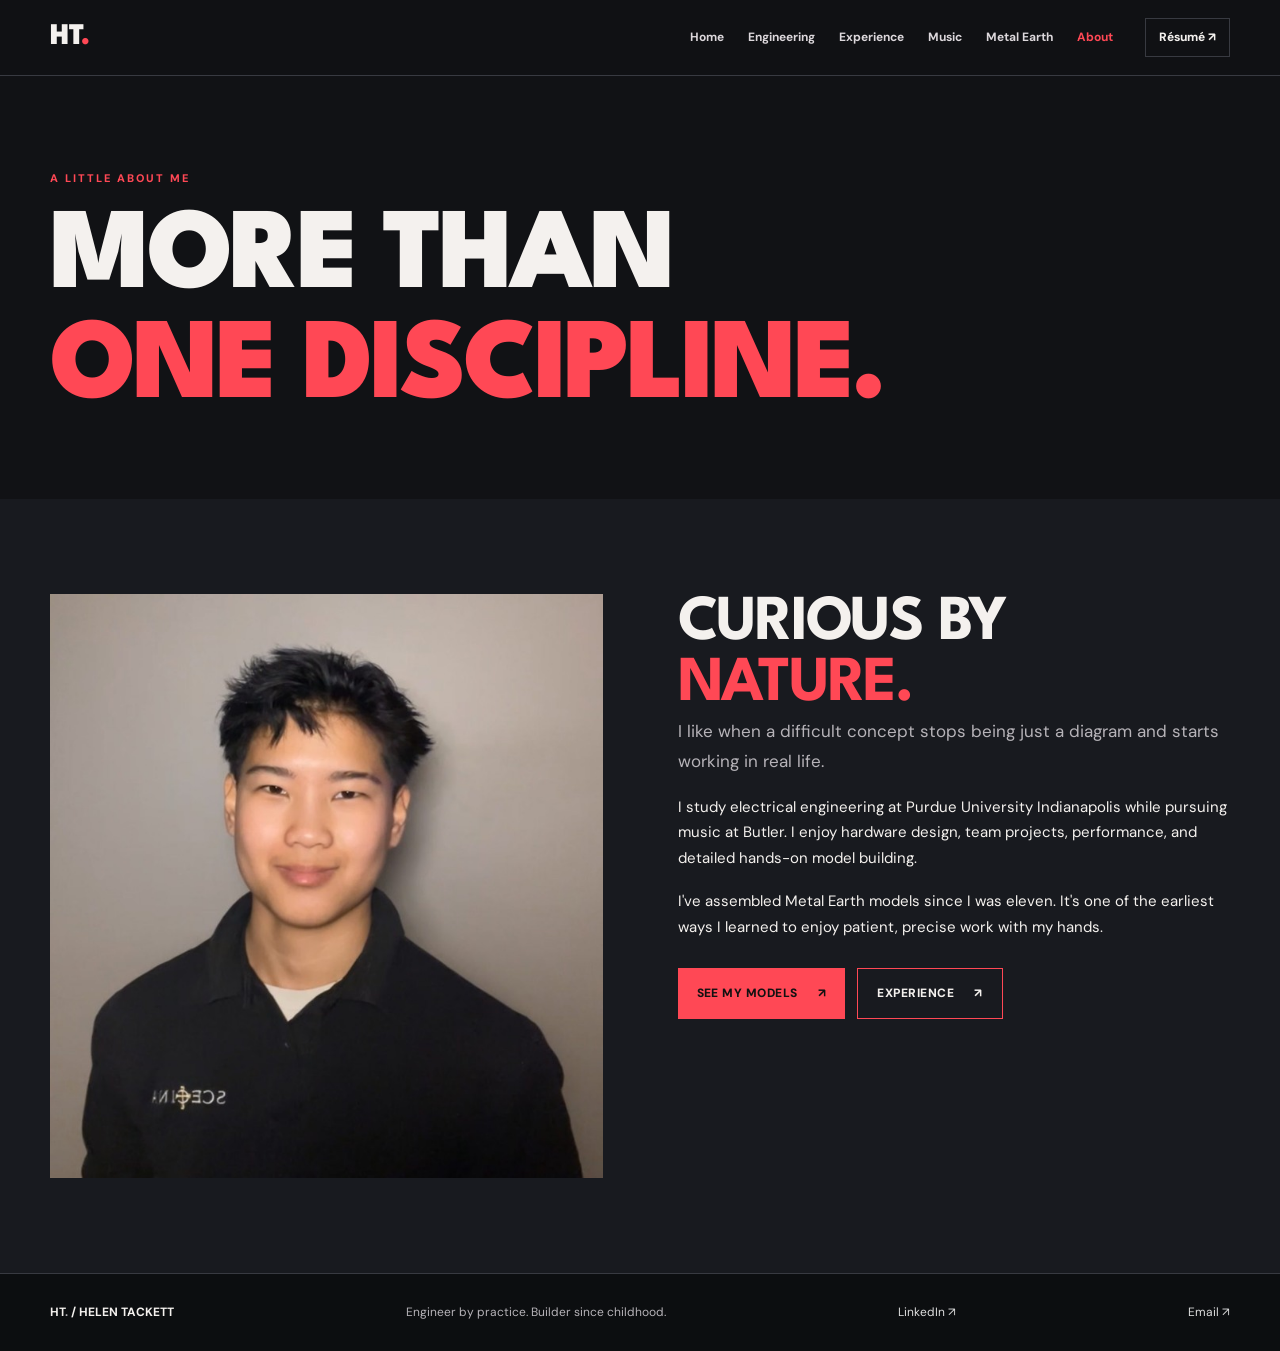
==== about.html @ 69acbf67 "multi" ====
<!doctype html><html lang="en"><head><meta charset="utf-8"><meta name="viewport" content="width=device-width,initial-scale=1"><meta name="theme-color" content="#111215"><meta name="description" content="Engineering, music, and hands-on builds by Helen Tackett."><title>About · Helen Tackett</title><link rel="icon" href="assets/favicon.svg"><link rel="stylesheet" href="site-v9.css"><script defer src="site-v9.js"></script></head><body><a class="skip" href="#main">Skip to content</a><header class="site-header"><div class="wrap nav-row"><a class="logo" href="index.html">HT<span>.</span></a><button class="mobile-menu" type="button" aria-expanded="false" aria-controls="main-nav">Menu <span>☰</span></button><nav id="main-nav" aria-label="Main navigation"><a href="index.html" >Home</a><a href="projects.html" >Engineering</a><a href="experience.html" >Experience</a><a href="music.html" >Music</a><a href="metal-earth.html" >Metal Earth</a><a href="about.html" aria-current="page">About</a></nav><a class="nav-contact" href="assets/docs/helen-tackett-resume.pdf">Résumé ↗</a></div></header><main id="main"><section class="wrap section-pad page-intro"><p class="kicker">A LITTLE ABOUT ME</p><h1>MORE THAN<br><span>ONE DISCIPLINE.</span></h1></section><section class="section-toned"><div class="wrap section-pad two-col"><div><img src="assets/portrait-v8.jpg" alt="Helen Tackett portrait" loading="lazy" class="about-portrait"></div><div><h2>CURIOUS BY<br><span>NATURE.</span></h2><p class="lede">I like when a difficult concept stops being just a diagram and starts working in real life.</p><p>I study electrical engineering at Purdue University Indianapolis while pursuing music at Butler. I enjoy hardware design, team projects, performance, and detailed hands-on model building.</p><p>I've assembled Metal Earth models since I was eleven. It's one of the earliest ways I learned to enjoy patient, precise work with my hands.</p><div class="actions"><a class="btn btn-red" href="metal-earth.html">See my models <span>↗</span></a><a class="btn btn-outline" href="experience.html">Experience <span>↗</span></a></div></div></div></section></main><footer class="footer"><div class="wrap footer-grid"><strong>HT<span class="red">.</span> / HELEN TACKETT</strong><span>Engineer by practice. Builder since childhood.</span><a href="https://www.linkedin.com/in/helen-tackett" target="_blank" rel="noopener">LinkedIn ↗</a><a href="mailto:hftackett@gmail.com">Email ↗</a></div></footer><dialog class="lightbox" aria-label="Enlarged photograph"><button type="button" class="lightbox-close" aria-label="Close enlarged image">✕</button><img alt=""><p></p></dialog></body></html>
---- site-v9.css ----
@import url('https://fonts.googleapis.com/css2?family=DM+Sans:wght@400;500;600;700;800&family=League+Spartan:wght@600;700;800;900&display=swap');
:root{--bg:#111215;--panel:#1e2026;--panel2:#17191d;--ink:#f4f1ee;--muted:#b6b3b8;--line:#383a41;--red:#ff4855;--head:'League Spartan',Impact,'Arial Black',sans-serif;--body:'DM Sans',Arial,sans-serif;color-scheme:dark}
*{box-sizing:border-box}html{scroll-behavior:smooth;scroll-padding-top:88px}body{background:var(--bg);color:var(--ink);font:400 15px/1.7 var(--body);margin:0}button,a{font:inherit}a{color:inherit}a:focus-visible,button:focus-visible,img[data-zoom]:focus-visible{outline:2px solid var(--red);outline-offset:4px}img{max-width:100%;display:block}.wrap{width:min(1180px,calc(100% - 64px));margin:auto}.skip{position:absolute;top:-100px;left:16px;padding:12px;background:var(--red);color:#111;z-index:90}.skip:focus{top:12px}.site-header{background:#111215ed;backdrop-filter:blur(12px);border-bottom:1px solid var(--line);position:sticky;top:0;z-index:50}.nav-row{height:75px;display:flex;align-items:center;gap:32px}.logo{font:900 30px/.9 var(--head);text-decoration:none;letter-spacing:-.05em}.logo span,.red,h1 span,h2 span,.hero-lede span{color:var(--red)}nav{display:flex;gap:24px;margin-left:auto;align-items:center}nav a{font-size:12px;font-weight:700;text-decoration:none;color:#ddd8dc}nav a:hover,nav a[aria-current]{color:var(--red)}.nav-contact{font-size:12px;font-weight:800;text-decoration:none;border:1px solid var(--line);padding:8px 13px}.mobile-menu{display:none}.section-pad{padding-top:95px;padding-bottom:95px}.section-toned{background:#181a1f}.kicker,.eyebrow{color:var(--red);font-size:11px;font-weight:800;letter-spacing:.18em;line-height:1.3}.kicker{margin:0 0 20px}h1,h2,h3{font-family:var(--head);line-height:.95;letter-spacing:-.035em;margin:0;text-transform:uppercase}h1{font-size:clamp(76px,9vw,145px);font-weight:900}h2{font-size:clamp(47px,5vw,75px)}h3{font-size:26px}p{margin:0 0 18px}.lede{font-size:17px;line-height:1.8;color:var(--muted);max-width:640px}.hero{min-height:690px;display:grid;grid-template-columns:1.05fr .83fr;align-items:center;gap:60px;padding-top:75px;padding-bottom:75px}.hero h1{margin:25px 0 24px}.hero-lede{font:800 26px/1.11 var(--head);max-width:540px}.hero-photo{aspect-ratio:4/5;max-height:640px;overflow:hidden;border:1px solid var(--line);background:#25272c}.hero-photo img{width:100%;height:100%;object-fit:cover}.hero-micro{color:#8f9098;font-size:11px;letter-spacing:.12em;margin-top:50px}.actions{display:flex;flex-wrap:wrap;gap:12px;margin-top:28px}.btn{display:inline-flex;gap:20px;align-items:center;justify-content:space-between;text-decoration:none;font-weight:800;font-size:12px;padding:14px 19px;text-transform:uppercase;letter-spacing:.04em;transition:transform .2s}.btn:hover{transform:translateY(-3px)}.btn-red{background:var(--red);color:#111}.btn-outline{border:1px solid var(--red);color:var(--ink)}.split-heading{display:flex;align-items:end;justify-content:space-between;gap:40px;margin-bottom:40px}.split-heading p{max-width:390px;color:var(--muted)}.card-grid{display:grid;grid-template-columns:repeat(3,minmax(0,1fr));gap:20px}.project-card{text-decoration:none;border:1px solid var(--line);background:var(--panel);display:flex;flex-direction:column;min-width:0;transition:transform .2s,border-color .2s}.project-card:hover{transform:translateY(-4px);border-color:var(--red)}.card-media{position:relative;height:225px;background:#2b2d32;overflow:hidden}.card-media img{width:100%;height:100%;object-fit:cover}.project-card[href*="equalizer"] img{object-fit:contain;background:#c1c1c1}.card-index{position:absolute;bottom:0;left:0;background:var(--red);color:#141414;font-weight:800;font-size:9px;letter-spacing:.12em;padding:9px 12px}.card-copy{padding:25px;flex:1}.card-copy h3{font-size:28px;margin:10px 0}.card-copy p{font-size:13px;color:var(--muted);margin:0}.abstract-circuit{height:100%;display:grid;place-content:center;text-align:center;font:900 46px/.95 var(--head);letter-spacing:.1em;color:#ff4855;background:repeating-linear-gradient(45deg,#29292f,#29292f 12px,#24242a 12px,#24242a 24px)}.section-cta{margin-top:30px}.section-grid{display:grid;grid-template-columns:.8fr 1.2fr;gap:65px;align-items:center}.mini-tiles{display:grid;grid-template-columns:1fr 1fr;gap:15px}.mini-tiles a{background:var(--panel);text-decoration:none;border:1px solid var(--line)}.mini-tiles img{width:100%;height:260px;object-fit:cover}.mini-tiles strong{font-size:12px;padding:14px;display:block}.red-band{background:var(--red);color:#111}.red-band h2{font-size:clamp(60px,7vw,110px)}.red-band-inner{display:grid;grid-template-columns:1fr 1fr;align-items:center;gap:70px;padding:75px 0}.red-band .btn-outline{border-color:#111;color:#111}.red-band p{font-size:19px;font-weight:600}.footer{border-top:1px solid var(--line);background:#0c0e10;padding:28px 0}.footer-grid{display:flex;justify-content:space-between;gap:20px;flex-wrap:wrap;align-items:center;font-size:12px}.footer-grid a{text-decoration:none;color:#ddd}.footer-grid span{color:var(--muted)}.page-intro{padding-bottom:55px}.page-intro h1{margin:15px 0 20px}.two-col{display:grid;grid-template-columns:1fr 1fr;gap:75px}.experience-item{padding:24px 0;border-bottom:1px solid var(--line)}.experience-item span{font-size:11px;color:var(--red);font-weight:800}.experience-item h3{margin:12px 0}.experience-item p{color:var(--muted)}.edu{border:1px solid var(--line);padding:35px;align-self:start;background:var(--panel)}.edu-item{border-bottom:1px solid var(--line);padding:25px 0}.edu-item strong{font-size:14px}.edu-item p{margin:8px 0 2px}.edu-item span{color:var(--muted);font-size:12px}.gallery{display:grid;gap:18px;margin-top:32px}.gallery.four{grid-template-columns:repeat(4,minmax(0,1fr))}.gallery.two{grid-template-columns:repeat(2,minmax(0,1fr))}.gallery figure{margin:0;border:1px solid var(--line);background:var(--panel)}.gallery img{width:100%;height:250px;object-fit:cover}.gallery.four img{height:200px}.gallery figcaption{padding:14px;font-size:13px}.wide-photo{width:100%;height:520px;object-fit:cover}.about-portrait{width:100%;max-height:660px;object-fit:cover}.case-intro h1{font-size:clamp(48px,6.5vw,100px);margin:20px 0}.back-link,.bottom-nav a{font-size:12px;text-decoration:none;color:var(--muted);font-weight:800}.case-layout{display:grid;grid-template-columns:1.05fr .9fr;gap:65px;padding-bottom:110px}.case-cover{margin:0;border:1px solid var(--line);background:#25262a;overflow:hidden;min-height:350px}.case-cover img{width:100%;max-height:700px;object-fit:contain}.case-aside h2{font-size:55px}.fact-list{padding-left:23px;margin:32px 0}.fact-list li{margin:0 0 20px;color:#d1ced2;padding-left:6px}.resources-title{font-size:17px;margin:40px 0 15px}.resources{display:flex;flex-direction:column;gap:8px}.resource{display:flex;justify-content:space-between;gap:12px;text-decoration:none;padding:12px 15px;background:#2c2a30;font-size:12px;font-weight:700;border-left:3px solid var(--red)}.resource:hover{background:#433139}.figure-grid{display:grid;grid-template-columns:1fr 1fr;gap:15px;margin-top:20px}.detail-figure{margin:0;background:var(--panel);border:1px solid var(--line)}.detail-figure img{width:100%;height:230px;object-fit:contain}.detail-figure figcaption{font-size:12px;padding:12px}.case-video{margin-top:35px}.case-video h2{font-size:32px;margin-bottom:15px}.case-video video{width:100%;max-height:500px}.bottom-nav{display:flex;justify-content:space-between;border-top:1px solid var(--line);padding:25px 0 65px}.metal-note{color:#a7a7ac;font-size:12px;max-width:700px;border-left:3px solid var(--red);padding-left:16px;margin-top:34px}.metal-grid{display:grid;grid-template-columns:repeat(3,minmax(0,1fr));gap:20px}.metal-card{margin:0;background:var(--panel);border:1px solid var(--line);overflow:hidden}.metal-card.favorite{border-color:var(--red)}.metal-card img{width:100%;height:330px;object-fit:cover;object-position:center}.metal-card figcaption{display:flex;flex-direction:column;gap:7px;padding:17px}.metal-card strong{font:800 23px/.98 var(--head);text-transform:uppercase}.metal-card small{color:var(--red);font-size:10px;font-weight:800;letter-spacing:.05em}.metal-card figcaption a,.metal-card figcaption span{font-size:11px;color:var(--muted);text-decoration:none}.favorite-section{display:grid;grid-template-columns:.8fr 1.2fr;gap:55px;align-items:center}.fav-pair{display:grid;grid-template-columns:1fr 1fr;gap:12px}.fav-pair img{height:440px;width:100%;object-fit:cover}.text-link{color:var(--red);font-weight:700;text-decoration:none}.lightbox{padding:22px;border:1px solid var(--line);background:#18191d;color:white;max-width:min(90vw,1300px);max-height:94vh}.lightbox::backdrop{background:#000c}.lightbox img{max-height:78vh;max-width:85vw;object-fit:contain}.lightbox p{font-size:12px;margin:12px 0 0}.lightbox-close{position:absolute;right:2px;top:2px;background:var(--red);color:#111;border:0;padding:4px 12px;cursor:pointer}img[data-zoom]{cursor:zoom-in}
@media(max-width:1000px){.card-grid,.metal-grid{grid-template-columns:repeat(2,minmax(0,1fr))}.hero{gap:30px}.gallery.four{grid-template-columns:repeat(2,1fr)}nav{gap:12px}}
@media(max-width:760px){.wrap{width:calc(100% - 38px)}.nav-row{height:67px}.mobile-menu{display:block;margin-left:auto;color:#fff;background:none;border:1px solid var(--line);padding:7px 11px;font-size:12px}.nav-contact{display:none}nav{display:none;position:absolute;top:67px;left:0;right:0;background:#1a1b21;padding:25px;flex-direction:column;align-items:flex-start;gap:18px;border-bottom:1px solid var(--line)}nav.is-open{display:flex}.hero,.two-col,.section-grid,.red-band-inner,.case-layout,.favorite-section{grid-template-columns:1fr}.hero{padding-top:55px}.hero-photo{max-height:530px}.section-pad{padding-top:70px;padding-bottom:70px}.split-heading{display:block}.split-heading p{margin-top:20px}.hero h1{font-size:clamp(75px,15vw,120px)}h1{font-size:clamp(62px,13vw,100px)}.case-intro h1{font-size:clamp(48px,10vw,75px)}.case-layout{gap:35px}.gallery img{height:210px}.mini-tiles img{height:220px}}
@media(max-width:540px){.card-grid,.metal-grid,.gallery.two,.gallery.four,.mini-tiles,.figure-grid{grid-template-columns:1fr}.hero-lede{font-size:24px}.metal-card img{height:360px}.fav-pair img{height:300px}.fav-pair{grid-template-columns:1fr 1fr}.page-intro h1{font-size:clamp(50px,12vw,78px)}}
@media(prefers-reduced-motion:reduce){*,*:before,*:after{scroll-behavior:auto!important;transition:none!important}}
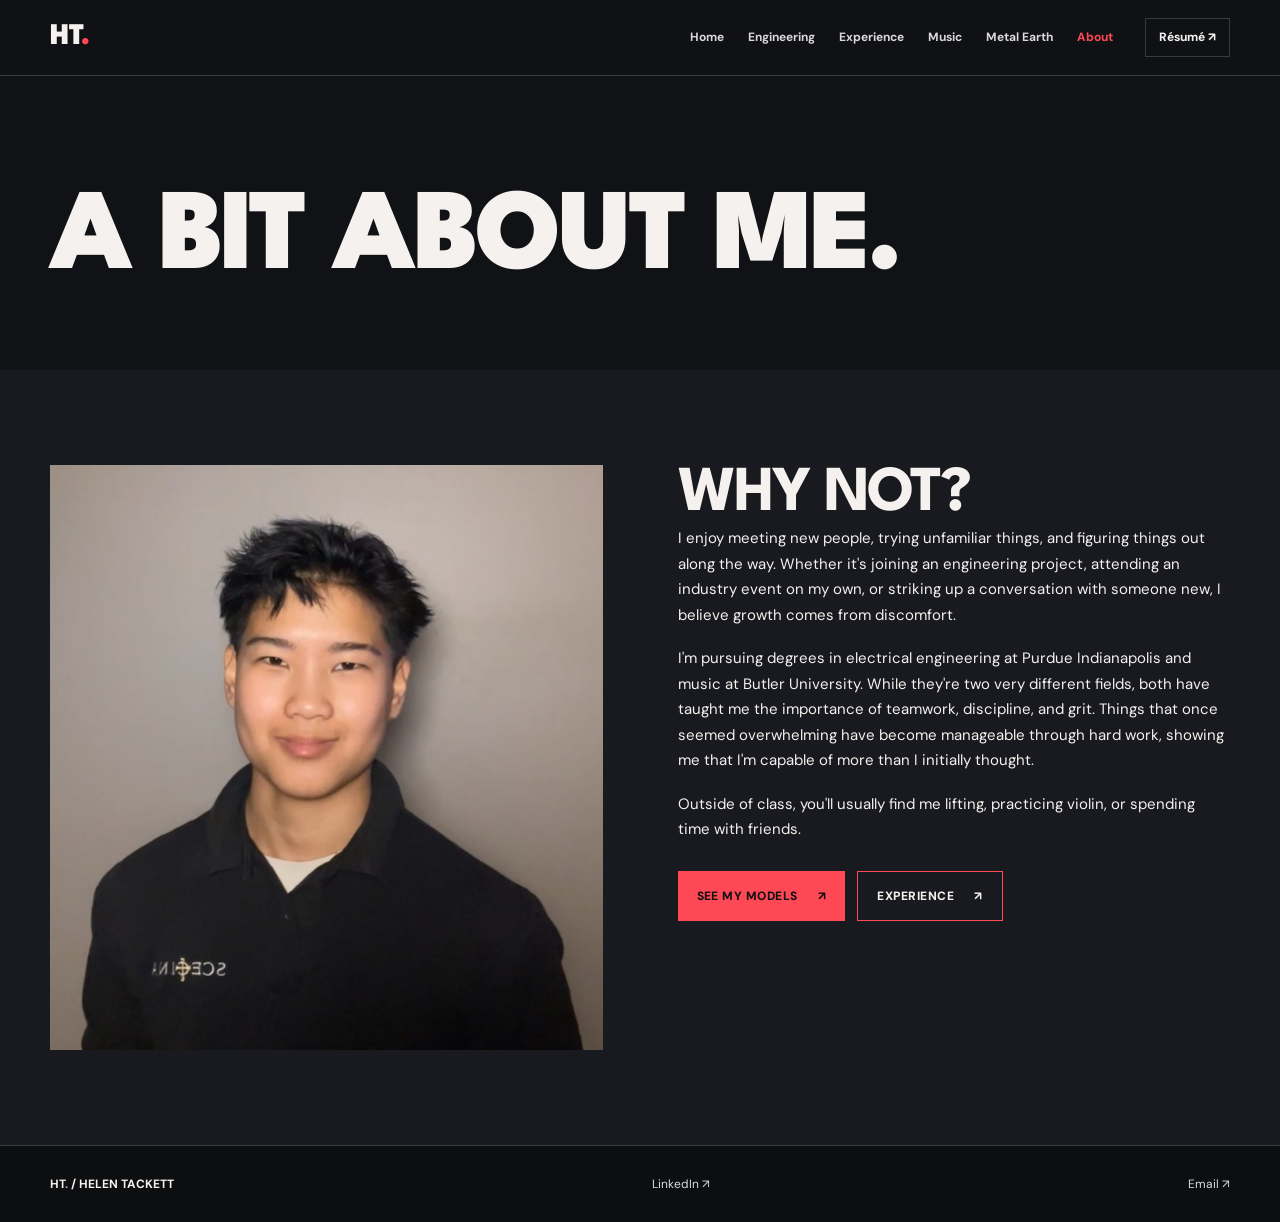
==== commit 56226808: "bio" ====
--- a/about.html
+++ b/about.html
@@ -1 +1,2 @@
-<!doctype html><html lang="en"><head><meta charset="utf-8"><meta name="viewport" content="width=device-width,initial-scale=1"><meta name="theme-color" content="#111215"><meta name="description" content="Engineering, music, and hands-on builds by Helen Tackett."><title>About · Helen Tackett</title><link rel="icon" href="assets/favicon.svg"><link rel="stylesheet" href="site-v9.css"><script defer src="site-v9.js"></script></head><body><a class="skip" href="#main">Skip to content</a><header class="site-header"><div class="wrap nav-row"><a class="logo" href="index.html">HT<span>.</span></a><button class="mobile-menu" type="button" aria-expanded="false" aria-controls="main-nav">Menu <span>☰</span></button><nav id="main-nav" aria-label="Main navigation"><a href="index.html" >Home</a><a href="projects.html" >Engineering</a><a href="experience.html" >Experience</a><a href="music.html" >Music</a><a href="metal-earth.html" >Metal Earth</a><a href="about.html" aria-current="page">About</a></nav><a class="nav-contact" href="assets/docs/helen-tackett-resume.pdf">Résumé ↗</a></div></header><main id="main"><section class="wrap section-pad page-intro"><p class="kicker">A LITTLE ABOUT ME</p><h1>MORE THAN<br><span>ONE DISCIPLINE.</span></h1></section><section class="section-toned"><div class="wrap section-pad two-col"><div><img src="assets/portrait-v8.jpg" alt="Helen Tackett portrait" loading="lazy" class="about-portrait"></div><div><h2>CURIOUS BY<br><span>NATURE.</span></h2><p class="lede">I like when a difficult concept stops being just a diagram and starts working in real life.</p><p>I study electrical engineering at Purdue University Indianapolis while pursuing music at Butler. I enjoy hardware design, team projects, performance, and detailed hands-on model building.</p><p>I've assembled Metal Earth models since I was eleven. It's one of the earliest ways I learned to enjoy patient, precise work with my hands.</p><div class="actions"><a class="btn btn-red" href="metal-earth.html">See my models <span>↗</span></a><a class="btn btn-outline" href="experience.html">Experience <span>↗</span></a></div></div></div></section></main><footer class="footer"><div class="wrap footer-grid"><strong>HT<span class="red">.</span> / HELEN TACKETT</strong><span>Engineer by practice. Builder since childhood.</span><a href="https://www.linkedin.com/in/helen-tackett" target="_blank" rel="noopener">LinkedIn ↗</a><a href="mailto:hftackett@gmail.com">Email ↗</a></div></footer><dialog class="lightbox" aria-label="Enlarged photograph"><button type="button" class="lightbox-close" aria-label="Close enlarged image">✕</button><img alt=""><p></p></dialog></body></html>+<!DOCTYPE html>
+<html lang="en"><head><meta charset="utf-8"/><meta content="width=device-width,initial-scale=1" name="viewport"/><meta content="#111215" name="theme-color"/><meta content="Engineering, music, and hands-on builds by Helen Tackett." name="description"/><title>About · Helen Tackett</title><link href="assets/favicon.svg" rel="icon"/><link href="site-v9.css" rel="stylesheet"/><script defer="" src="site-v9.js"></script></head><body><a class="skip" href="#main">Skip to content</a><header class="site-header"><div class="wrap nav-row"><a class="logo" href="index.html">HT<span>.</span></a><button aria-controls="main-nav" aria-expanded="false" class="mobile-menu" type="button">Menu <span>☰</span></button><nav aria-label="Main navigation" id="main-nav"><a href="index.html">Home</a><a href="projects.html">Engineering</a><a href="experience.html">Experience</a><a href="music.html">Music</a><a href="metal-earth.html">Metal Earth</a><a aria-current="page" href="about.html">About</a></nav><a class="nav-contact" href="assets/docs/helen-tackett-resume.pdf">Résumé ↗</a></div></header><main id="main"><section class="wrap section-pad page-intro"><h1>A BIT ABOUT ME.</h1></section><section class="section-toned"><div class="wrap section-pad two-col"><div><img alt="Helen Tackett portrait" class="about-portrait" loading="lazy" src="assets/portrait-v8.jpg"/></div><div><h2>WHY NOT?</h2><p>I enjoy meeting new people, trying unfamiliar things, and figuring things out along the way. Whether it's joining an engineering project, attending an industry event on my own, or striking up a conversation with someone new, I believe growth comes from discomfort.</p><p>I'm pursuing degrees in electrical engineering at Purdue Indianapolis and music at Butler University. While they're two very different fields, both have taught me the importance of teamwork, discipline, and grit. Things that once seemed overwhelming have become manageable through hard work, showing me that I'm capable of more than I initially thought.</p><p>Outside of class, you'll usually find me lifting, practicing violin, or spending time with friends.</p><div class="actions"><a class="btn btn-red" href="metal-earth.html">See my models <span>↗</span></a><a class="btn btn-outline" href="experience.html">Experience <span>↗</span></a></div></div></div></section></main><footer class="footer"><div class="wrap footer-grid"><strong>HT<span class="red">.</span> / HELEN TACKETT</strong><a href="https://www.linkedin.com/in/helen-tackett" rel="noopener" target="_blank">LinkedIn ↗</a><a href="mailto:hftackett@gmail.com">Email ↗</a></div></footer><dialog aria-label="Enlarged photograph" class="lightbox"><button aria-label="Close enlarged image" class="lightbox-close" type="button">✕</button><img alt=""/><p></p></dialog></body></html>
--- a/site-v9.css
+++ b/site-v9.css
@@ -5,3 +5,10 @@
 @media(max-width:760px){.wrap{width:calc(100% - 38px)}.nav-row{height:67px}.mobile-menu{display:block;margin-left:auto;color:#fff;background:none;border:1px solid var(--line);padding:7px 11px;font-size:12px}.nav-contact{display:none}nav{display:none;position:absolute;top:67px;left:0;right:0;background:#1a1b21;padding:25px;flex-direction:column;align-items:flex-start;gap:18px;border-bottom:1px solid var(--line)}nav.is-open{display:flex}.hero,.two-col,.section-grid,.red-band-inner,.case-layout,.favorite-section{grid-template-columns:1fr}.hero{padding-top:55px}.hero-photo{max-height:530px}.section-pad{padding-top:70px;padding-bottom:70px}.split-heading{display:block}.split-heading p{margin-top:20px}.hero h1{font-size:clamp(75px,15vw,120px)}h1{font-size:clamp(62px,13vw,100px)}.case-intro h1{font-size:clamp(48px,10vw,75px)}.case-layout{gap:35px}.gallery img{height:210px}.mini-tiles img{height:220px}}
 @media(max-width:540px){.card-grid,.metal-grid,.gallery.two,.gallery.four,.mini-tiles,.figure-grid{grid-template-columns:1fr}.hero-lede{font-size:24px}.metal-card img{height:360px}.fav-pair img{height:300px}.fav-pair{grid-template-columns:1fr 1fr}.page-intro h1{font-size:clamp(50px,12vw,78px)}}
 @media(prefers-reduced-motion:reduce){*,*:before,*:after{scroll-behavior:auto!important;transition:none!important}}
+
+/* Version 10: representative FPGA image and caption */
+.card-media .image-credit {position:absolute;right:9px;top:9px;background:rgba(14,15,19,.86);color:#ddd;font:700 9px/1.3 var(--body);letter-spacing:.06em;padding:6px 8px;}
+.illustrative-note {color:#a9a4ab;font-size:11px;margin-top:8px;}
+
+/* Hide the old footer tagline throughout the portfolio. */
+.footer-grid > span { display: none; }
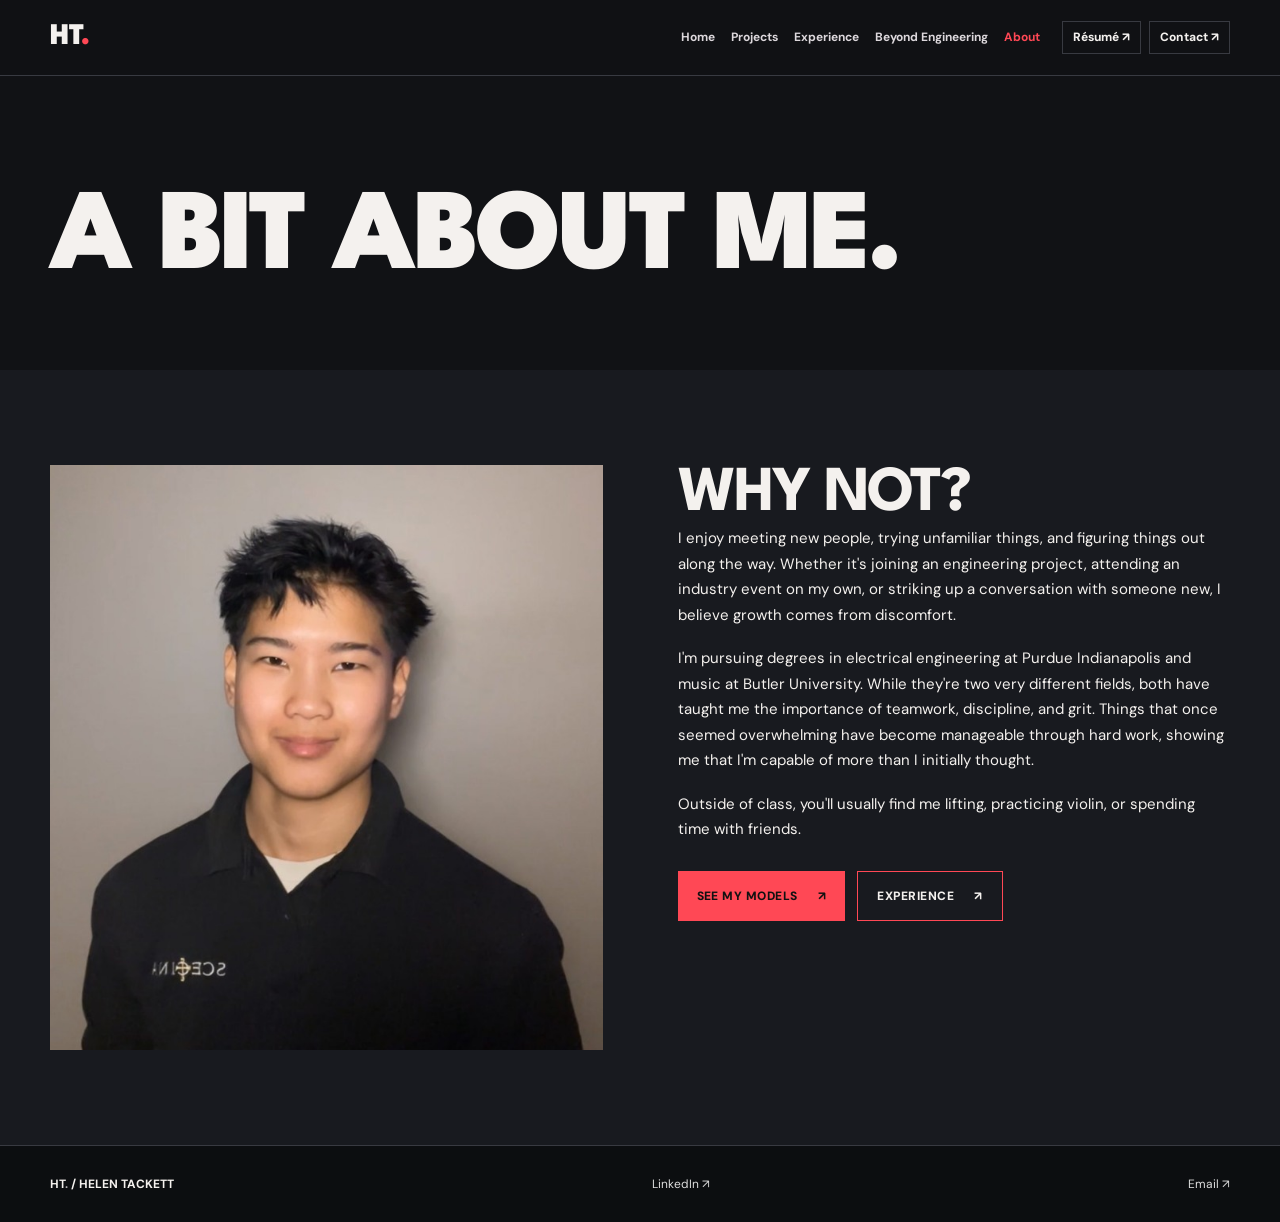
==== commit 0190b3fb: "calm" ====
--- a/about.html
+++ b/about.html
@@ -1,2 +1,2 @@
 <!DOCTYPE html>
-<html lang="en"><head><meta charset="utf-8"/><meta content="width=device-width,initial-scale=1" name="viewport"/><meta content="#111215" name="theme-color"/><meta content="Engineering, music, and hands-on builds by Helen Tackett." name="description"/><title>About · Helen Tackett</title><link href="assets/favicon.svg" rel="icon"/><link href="site-v9.css" rel="stylesheet"/><script defer="" src="site-v9.js"></script></head><body><a class="skip" href="#main">Skip to content</a><header class="site-header"><div class="wrap nav-row"><a class="logo" href="index.html">HT<span>.</span></a><button aria-controls="main-nav" aria-expanded="false" class="mobile-menu" type="button">Menu <span>☰</span></button><nav aria-label="Main navigation" id="main-nav"><a href="index.html">Home</a><a href="projects.html">Engineering</a><a href="experience.html">Experience</a><a href="music.html">Music</a><a href="metal-earth.html">Metal Earth</a><a aria-current="page" href="about.html">About</a></nav><a class="nav-contact" href="assets/docs/helen-tackett-resume.pdf">Résumé ↗</a></div></header><main id="main"><section class="wrap section-pad page-intro"><h1>A BIT ABOUT ME.</h1></section><section class="section-toned"><div class="wrap section-pad two-col"><div><img alt="Helen Tackett portrait" class="about-portrait" loading="lazy" src="assets/portrait-v8.jpg"/></div><div><h2>WHY NOT?</h2><p>I enjoy meeting new people, trying unfamiliar things, and figuring things out along the way. Whether it's joining an engineering project, attending an industry event on my own, or striking up a conversation with someone new, I believe growth comes from discomfort.</p><p>I'm pursuing degrees in electrical engineering at Purdue Indianapolis and music at Butler University. While they're two very different fields, both have taught me the importance of teamwork, discipline, and grit. Things that once seemed overwhelming have become manageable through hard work, showing me that I'm capable of more than I initially thought.</p><p>Outside of class, you'll usually find me lifting, practicing violin, or spending time with friends.</p><div class="actions"><a class="btn btn-red" href="metal-earth.html">See my models <span>↗</span></a><a class="btn btn-outline" href="experience.html">Experience <span>↗</span></a></div></div></div></section></main><footer class="footer"><div class="wrap footer-grid"><strong>HT<span class="red">.</span> / HELEN TACKETT</strong><a href="https://www.linkedin.com/in/helen-tackett" rel="noopener" target="_blank">LinkedIn ↗</a><a href="mailto:hftackett@gmail.com">Email ↗</a></div></footer><dialog aria-label="Enlarged photograph" class="lightbox"><button aria-label="Close enlarged image" class="lightbox-close" type="button">✕</button><img alt=""/><p></p></dialog></body></html>+<html lang="en"><head><meta charset="utf-8"/><meta content="width=device-width,initial-scale=1" name="viewport"/><meta content="#111215" name="theme-color"/><meta content="Engineering, music, and hands-on builds by Helen Tackett." name="description"/><title>About · Helen Tackett</title><link href="/assets/favicon.svg?v=20261123" rel="icon"/><link href="site-v9.css" rel="stylesheet"/><script defer="" src="site-v9.js"></script></head><body><a class="skip" href="#main">Skip to content</a><header class="site-header"><div class="wrap nav-row"><a class="logo" href="index.html">HT<span>.</span></a><button aria-controls="main-nav" aria-expanded="false" class="mobile-menu" type="button">Menu <span>☰</span></button><nav aria-label="Main navigation" id="main-nav"><a href="index.html">Home</a><a href="projects.html">Engineering</a><a href="experience.html">Experience</a><a href="music.html">Music</a><a href="metal-earth.html">Metal Earth</a><a aria-current="page" href="about.html">About</a></nav><a class="nav-contact" href="assets/docs/helen-tackett-resume.pdf">Résumé ↗</a></div></header><main id="main"><section class="wrap section-pad page-intro"><h1>A BIT ABOUT ME.</h1></section><section class="section-toned"><div class="wrap section-pad two-col"><div><img alt="Helen Tackett portrait" class="about-portrait" loading="lazy" src="assets/portrait-v8.jpg"/></div><div><h2>WHY NOT?</h2><p>I enjoy meeting new people, trying unfamiliar things, and figuring things out along the way. Whether it's joining an engineering project, attending an industry event on my own, or striking up a conversation with someone new, I believe growth comes from discomfort.</p><p>I'm pursuing degrees in electrical engineering at Purdue Indianapolis and music at Butler University. While they're two very different fields, both have taught me the importance of teamwork, discipline, and grit. Things that once seemed overwhelming have become manageable through hard work, showing me that I'm capable of more than I initially thought.</p><p>Outside of class, you'll usually find me lifting, practicing violin, or spending time with friends.</p><div class="actions"><a class="btn btn-red" href="metal-earth.html">See my models <span>↗</span></a><a class="btn btn-outline" href="experience.html">Experience <span>↗</span></a></div></div></div></section></main><footer class="footer"><div class="wrap footer-grid"><strong>HT<span class="red">.</span> / HELEN TACKETT</strong><a href="https://www.linkedin.com/in/helen-tackett" rel="noopener" target="_blank">LinkedIn ↗</a><a href="mailto:hftackett@gmail.com">Email ↗</a></div></footer><dialog aria-label="Enlarged photograph" class="lightbox"><button aria-label="Close enlarged image" class="lightbox-close" type="button">✕</button><img alt=""/><p></p></dialog></body></html>
